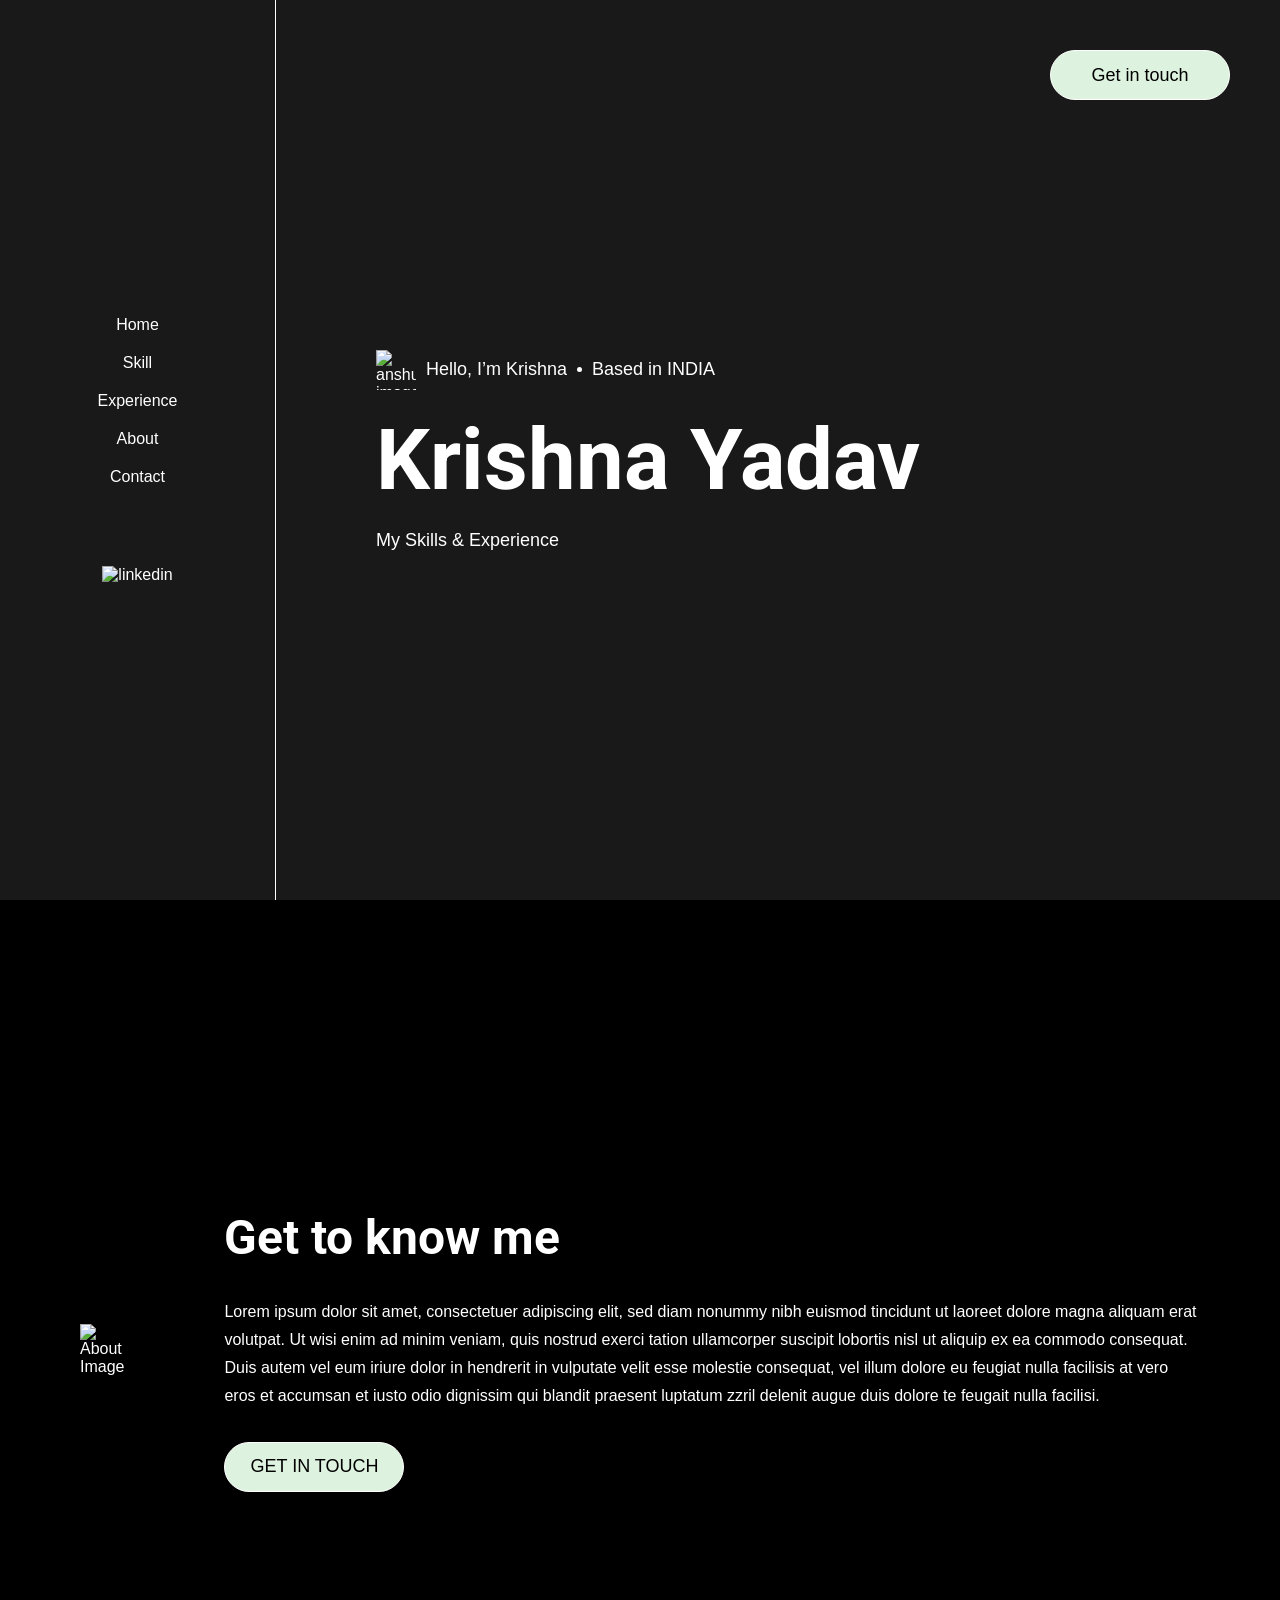
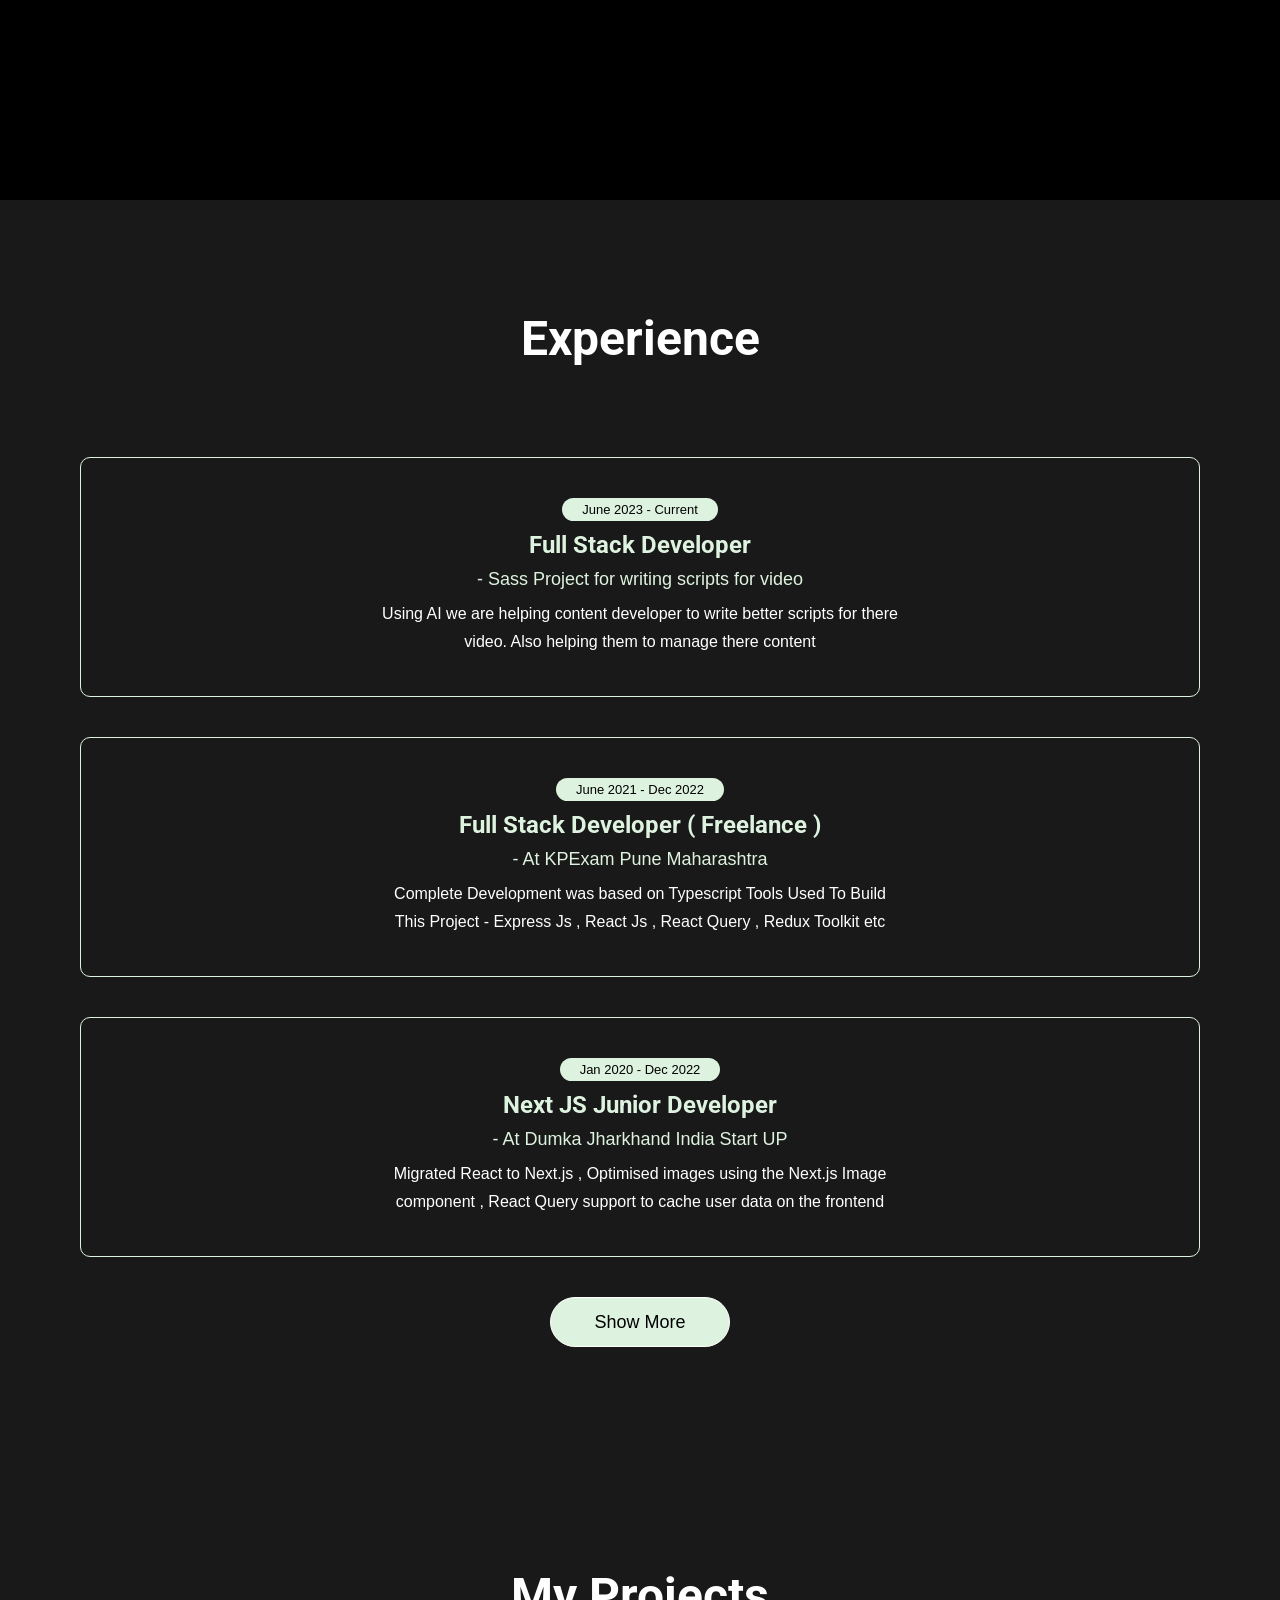
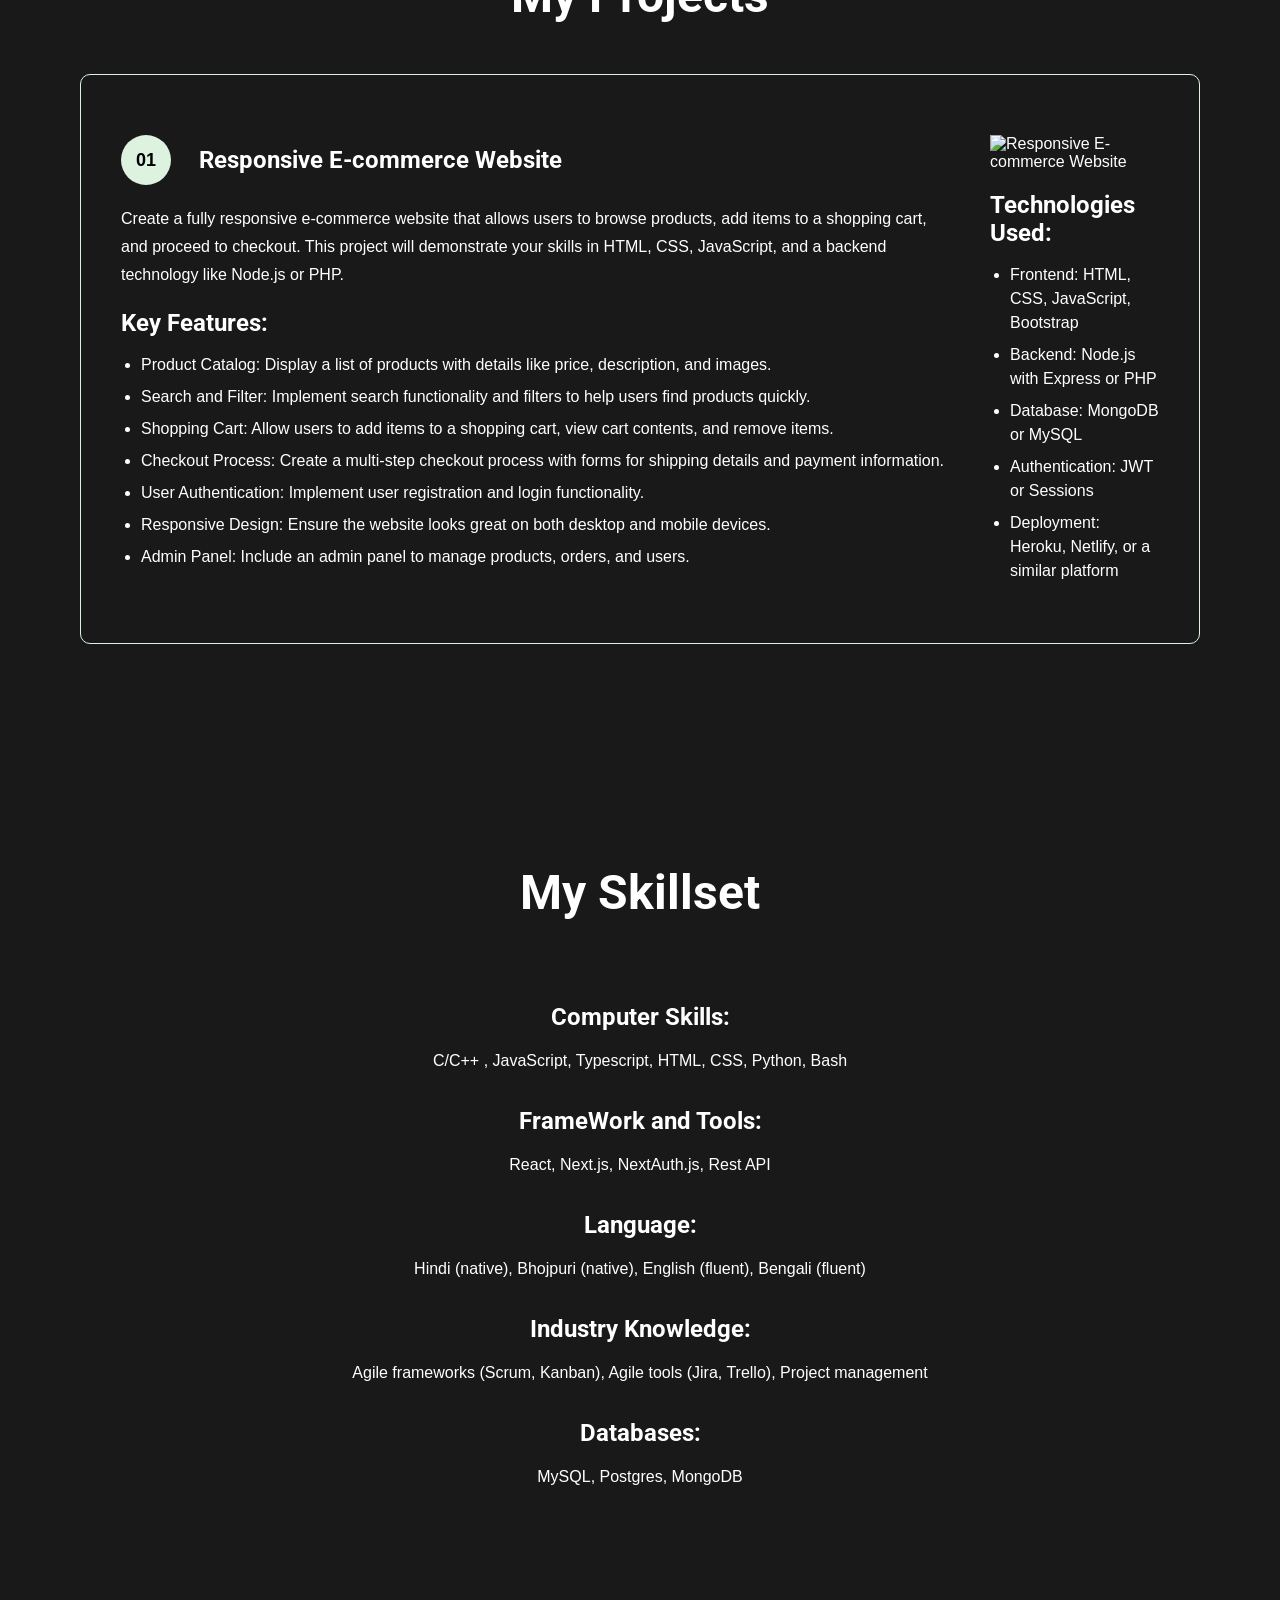
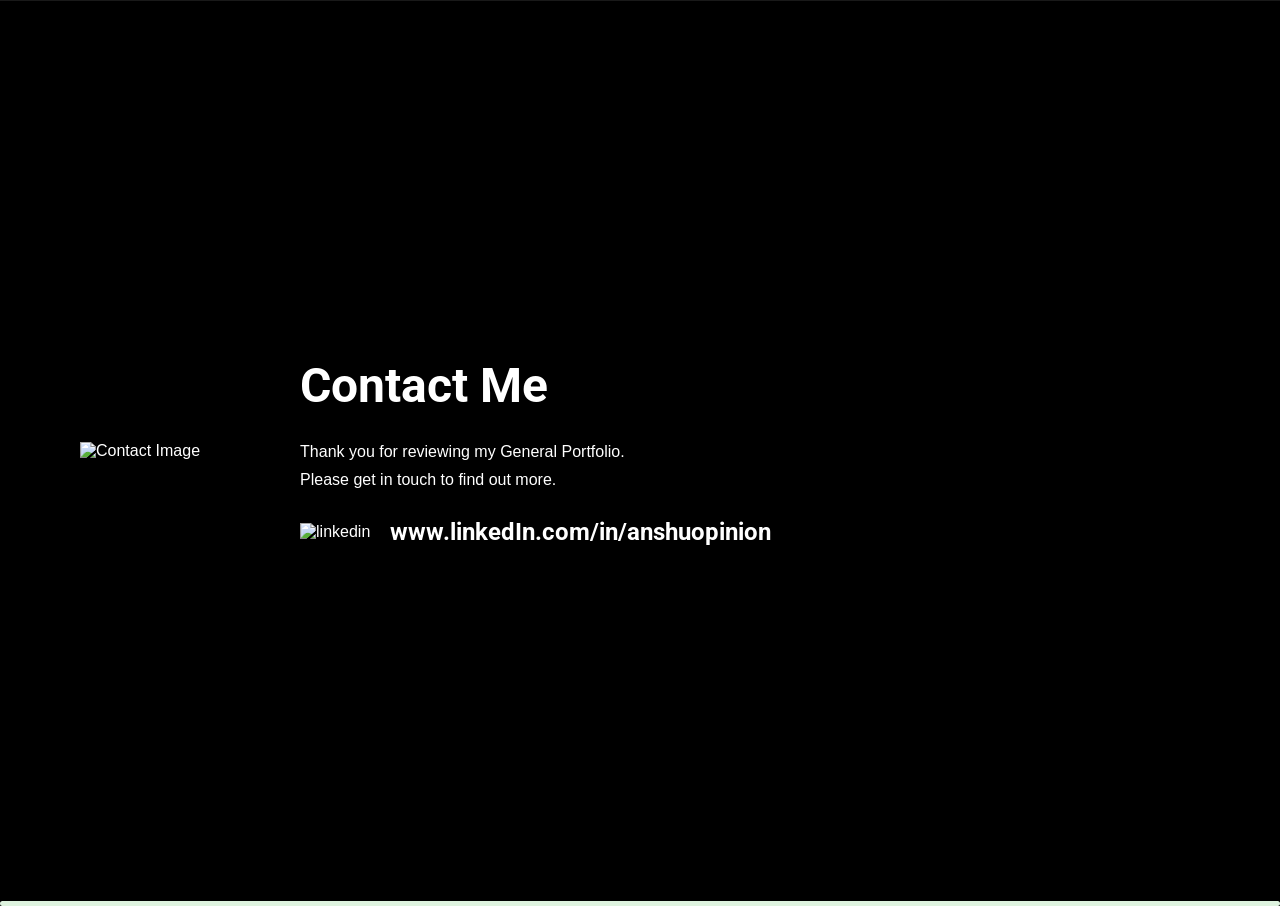
==== project9/index.html @ 93360c32 "done work" ====
<!DOCTYPE html>
<html lang="en">
  <head>
    <meta charset="UTF-8" />
    <meta name="viewport" content="width=device-width, initial-scale=1.0" />
    <title>Project 9 | Portfolio Website</title>
    <link rel="stylesheet" href="./style.css" />
  </head>
  <body>
    <!-- Hero Section -->

    <section class="hero_section">
      <nav>
        <ul>
          <li>
            <a href="#">Home</a>
          </li>
          <li>
            <a href="#">Skill</a>
          </li>
          <li>
            <a href="#">Experience</a>
          </li>
          <li>
            <a href="#">About</a>
          </li>
          <li>
            <a href="#">Contact</a>
          </li>
        </ul>
        <div class="linkedin">
          <img src="./images/linkedin_logo.png" alt="linkedin" />
        </div>
      </nav>
      <section class="header">
        <button>Get in touch</button>
        <div class="basic_details">
          <div class="avatar">
            <img src="./images/avatar.png" alt="anshu image" />
            <h4>Hello, I’m Krishna</h4>
            <div></div>
            <h4>Based in INDIA</h4>
          </div>
        </div>
        <h1>Krishna Yadav</h1>
        <h4>My Skills & Experience</h4>
      </section>

      <div class="top_bg">
        <img src="./images/top_bg.png" alt="background image" />
      </div>
    </section>

    <!-- About Section -->

    <section class="about_section">
      <div class="image_container">
        <img src="./images/about_img.png" alt="About Image" />
      </div>
      <div class="content">
        <h2>Get to know me</h2>
        <p>
          Lorem ipsum dolor sit amet, consectetuer adipiscing elit, sed diam
          nonummy nibh euismod tincidunt ut laoreet dolore magna aliquam erat
          volutpat. Ut wisi enim ad minim veniam, quis nostrud exerci tation
          ullamcorper suscipit lobortis nisl ut aliquip ex ea commodo consequat.
          Duis autem vel eum iriure dolor in hendrerit in vulputate velit esse
          molestie consequat, vel illum dolore eu feugiat nulla facilisis at
          vero eros et accumsan et iusto odio dignissim qui blandit praesent
          luptatum zzril delenit augue duis dolore te feugait nulla facilisi.
        </p>
        <button>GET IN TOUCH</button>
      </div>
    </section>

    <!-- Experience Section -->

    <section class="experience_section">
      <h2>Experience</h2>
      <div class="experience_card">
        <div class="tag">June 2023 - Current</div>
        <h3>Full Stack Developer</h3>
        <h4>- Sass Project for writing scripts for video</h4>
        <p>
          Using AI we are helping content developer to write better scripts for
          there video. Also helping them to manage there content
        </p>
      </div>
      <div class="experience_card">
        <div class="tag">June 2021 - Dec 2022</div>
        <h3>Full Stack Developer ( Freelance )</h3>
        <h4>- At KPExam Pune Maharashtra</h4>
        <p>
          Complete Development was based on Typescript Tools Used To Build This
          Project - Express Js , React Js , React Query , Redux Toolkit etc
        </p>
      </div>
      <div class="experience_card">
        <div class="tag">Jan 2020 - Dec 2022</div>
        <h3>Next JS Junior Developer</h3>
        <h4>- At Dumka Jharkhand India Start UP</h4>
        <p>
          Migrated React to Next.js , Optimised images using the Next.js Image
          component , React Query support to cache user data on the frontend
        </p>
      </div>
      <div class="btn">
        <button>Show More</button>
      </div>
    </section>

    <!-- Project Section -->

    <section class="project_section">
      <h2>My Projects</h2>
      <div class="project_card">
        <div class="left">
          <div class="project_overview">
            <div class="title">
              <div class="number">01</div>
              <h3>Responsive E-commerce Website</h3>
            </div>
            <p>
              Create a fully responsive e-commerce website that allows users to
              browse products, add items to a shopping cart, and proceed to
              checkout. This project will demonstrate your skills in HTML, CSS,
              JavaScript, and a backend technology like Node.js or PHP.
            </p>
          </div>
          <div class="key_feature">
            <h3>Key Features:</h3>
            <ul>
              <li>
                Product Catalog: Display a list of products with details like
                price, description, and images.
              </li>
              <li>
                Search and Filter: Implement search functionality and filters to
                help users find products quickly.
              </li>
              <li>
                Shopping Cart: Allow users to add items to a shopping cart, view
                cart contents, and remove items.
              </li>
              <li>
                Checkout Process: Create a multi-step checkout process with
                forms for shipping details and payment information.
              </li>
              <li>
                User Authentication: Implement user registration and login
                functionality.
              </li>
              <li>
                Responsive Design: Ensure the website looks great on both
                desktop and mobile devices.
              </li>
              <li>
                Admin Panel: Include an admin panel to manage products, orders,
                and users.
              </li>
            </ul>
          </div>
        </div>
        <div class="right">
          <div class="image_container">
            <img
              src="./images/project_img.png"
              alt="Responsive E-commerce Website"
            />
          </div>
          <div class="technology">
            <h3>Technologies Used:</h3>
            <ul>
              <li>Frontend: HTML, CSS, JavaScript, Bootstrap</li>
              <li>Backend: Node.js with Express or PHP</li>
              <li>Database: MongoDB or MySQL</li>
              <li>Authentication: JWT or Sessions</li>
              <li>Deployment: Heroku, Netlify, or a similar platform</li>
            </ul>
          </div>
        </div>
      </div>
    </section>

    <!-- My Skills -->

    <section class="skill_section">
      <h2>My Skillset</h2>

      <div class="skill">
        <h3>Computer Skills:</h3>
        <p>C/C++ , JavaScript, Typescript, HTML, CSS, Python, Bash</p>
      </div>
      <div class="skill">
        <h3>FrameWork and Tools:</h3>
        <p>React, Next.js, NextAuth.js, Rest API</p>
      </div>
      <div class="skill">
        <h3>Language:</h3>
        <p>
          Hindi (native), Bhojpuri (native), English (fluent), Bengali (fluent)
        </p>
      </div>
      <div class="skill">
        <h3>Industry Knowledge:</h3>
        <p>
          Agile frameworks (Scrum, Kanban), Agile tools (Jira, Trello), Project
          management
        </p>
      </div>
      <div class="skill">
        <h3>Databases:</h3>
        <p>MySQL, Postgres, MongoDB</p>
      </div>
    </section>

    <!-- Contact Section -->
    <section class="contact_section">
      <div class="image_container">
        <img src="./images/contact_img.png" alt="Contact Image" />
      </div>
      <div class="content">
        <h2>Contact Me</h2>
        <p>
          Thank you for reviewing my General Portfolio. Please get in touch to
          find out more.
        </p>

        <div class="linkedin_container">
          <div class="linkedin">
            <img src="./images/linkedin_logo.png" alt="linkedin" />
          </div>
          <h3>www.linkedIn.com/in/anshuopinion</h3>
        </div>
      </div>
    </section>

    <!-- BAR -->
    <div class="bar"></div>
  </body>
</html>
---- project9/style.css ----
@import url("https://fonts.googleapis.com/css2?family=Roboto:ital,wght@0,100;0,300;0,400;0,500;0,700;0,900;1,100;1,300;1,400;1,500;1,700;1,900&display=swap");
@font-face {
  font-family: HelveticaNeue;
  src: url("./fonts/helvetica/HelveticaNeueMedium.otf");
  font-weight: 500;
}
@font-face {
  font-family: HelveticaNeue;
  src: url("./fonts/helvetica/HelveticaNeueRoman.otf");
  font-weight: 400;
}
@font-face {
  font-family: HelveticaNeue;
  src: url("./fonts/helvetica/Bold.otf");
  font-weight: 700;
}

:root {
  --bg-primary: #000;
  --bg-secondary: #191919;
  --green: #def3df;
  --light: #fff;
  --primaryFont: HelveticaNeue, sans-serif;
  --secondaryFont: Roboto, sans-serif;
}

* {
  margin: 0;
  padding: 0;
  box-sizing: border-box;
}

h1 {
  font-size: 85px;
  font-family: var(--secondaryFont);
}

h2 {
  font-family: var(--secondaryFont);
  font-size: 48px;
}

h3 {
  font-family: var(--secondaryFont);
  font-size: 24px;
}

h4 {
  font-size: 18px;
  font-weight: 400;
}

p {
  font-size: 16px;
  line-height: 28px;
}

html,
body {
  background: var(--bg-primary);
  color: var(--light);
  font-family: var(--primaryFont);
}

button {
  border: 1px solid var(--light);
  border-radius: 100px;
  width: 180px;
  height: 50px;
  background: var(--green);
  color: var(--bg-primary);
  font-size: 18px;
  cursor: pointer;
  transition: all 0.3s ease;
  &:hover {
    background: var(--light);
    color: var(--bg-primary);
  }
}

/* Hero Section */
.hero_section {
  position: relative;
  background-color: var(--bg-secondary);
  height: 100vh;
  display: flex;
  overflow: hidden;

  nav {
    min-width: 276px;
    display: flex;
    border-right: 1px solid var(--light);

    justify-content: center;
    align-items: center;
    flex-direction: column;
    gap: 80px;
    ul {
      display: flex;
      justify-content: center;
      align-items: center;
      flex-direction: column;
      gap: 20px;

      li {
        list-style-type: none;

        a {
          text-decoration: none;
          color: white;
          &:hover {
            color: var(--green);
            text-decoration: underline;
          }
        }
      }
    }

    .linkedin {
      img {
        height: 50px;
        width: 50px;
      }
    }
  }

  .header {
    margin-left: 100px;
    display: flex;
    flex-direction: column;
    justify-content: center;

    gap: 20px;
    width: 100%;
    position: relative;
    button {
      position: absolute;
      right: 50px;
      top: 50px;
    }

    .basic_details {
      .avatar {
        align-items: center;
        display: flex;
        gap: 10px;

        div {
          background: var(--light);
          height: 5px;
          width: 5px;
          border-radius: 50%;
        }

        img {
          width: 40px;
          height: 40px;
        }
      }
    }
  }

  .top_bg {
    position: absolute;
    top: -120px;
    right: -60%;
  }
}

/* About Section */

.about_section {
  height: 100vh;
  display: flex;
  align-items: center;
  padding: 80px;
  gap: 100px;
  .image_container {
    img {
      height: 80vh;
    }
  }
  .content {
    display: flex;
    flex-direction: column;
    gap: 32px;
  }
}

/* Experience Section */

.experience_section {
  background-color: var(--bg-secondary);
  padding: 120px 0px;
  display: flex;
  flex-direction: column;
  padding: 110px 80px;
  gap: 40px;
  h2 {
    margin-bottom: 50px;
    text-align: center;
  }

  .btn {
    display: flex;
    justify-content: center;
  }

  .experience_card {
    padding: 40px;
    border: 1px solid var(--green);
    border-radius: 10px;
    display: flex;
    gap: 10px;
    flex-direction: column;
    align-items: center;
    text-align: center;

    .tag {
      background-color: var(--green);
      color: var(--bg-primary);
      padding: 5px 20px;
      border-radius: 9999px;
      font-size: 13px;
      line-height: 1;
    }

    h3 {
      color: var(--green);
    }

    h4 {
      color: var(--green);
    }
    p {
      max-width: 50%;
    }
  }
}

/* Project Section */

.project_section {
  background-color: var(--bg-secondary);
  h2 {
    margin-bottom: 50px;
    text-align: center;
  }
  padding: 110px 80px;
  .project_card {
    padding: 60px 40px;
    border: 1px solid var(--green);
    border-radius: 10px;
    display: flex;
    gap: 40px;

    .left {
      .project_overview {
        .title {
          align-items: center;
          display: flex;
          gap: 28px;
          .number {
            background-color: var(--green);
            color: var(--bg-primary);
            width: 50px;
            height: 50px;
            justify-content: center;
            align-items: center;
            display: flex;
            border-radius: 9999px;
            font-size: 18px;
            font-weight: bold;
          }
        }
        p {
          margin-top: 20px;
        }
        margin-bottom: 20px;
      }

      .key_feature {
        h3 {
          margin-bottom: 16px;
        }
        ul {
          padding-left: 20px;
          li {
            margin-top: 8px;
            line-height: 24px;
          }
        }
      }
    }
    .right {
      .image_container {
      }

      .technology {
        margin-top: 20px;
        h3 {
          margin-bottom: 16px;
        }
        ul {
          padding-left: 20px;
          li {
            margin-top: 8px;
            line-height: 24px;
          }
        }
      }
    }
  }
}

/* My Skills Section */

.skill_section {
  background-color: var(--bg-secondary);
  padding: 110px 80px;
  gap: 32px;
  display: flex;
  flex-direction: column;
  text-align: center;
  h2 {
    margin-bottom: 50px;
    text-align: center;
  }

  .skill {
    display: flex;
    flex-direction: column;
    gap: 16px;
  }
}

/* Contact Section  */

.contact_section {
  height: 100vh;
  display: flex;
  align-items: center;
  padding: 80px;
  gap: 100px;
  .image_container {
    img {
      height: 80vh;
    }
  }
  .content {
    display: flex;
    flex-direction: column;
    gap: 24px;

    p {
      max-width: 60%;
    }
    .linkedin_container {
      display: flex;
      gap: 20px;
      align-items: center;

      .linkedin {
        img {
          height: 50px;
          width: 50px;
        }
      }
    }
  }
}

.bar {
  background: var(--green);
  border-radius: 999px;
  height: 5px;
}
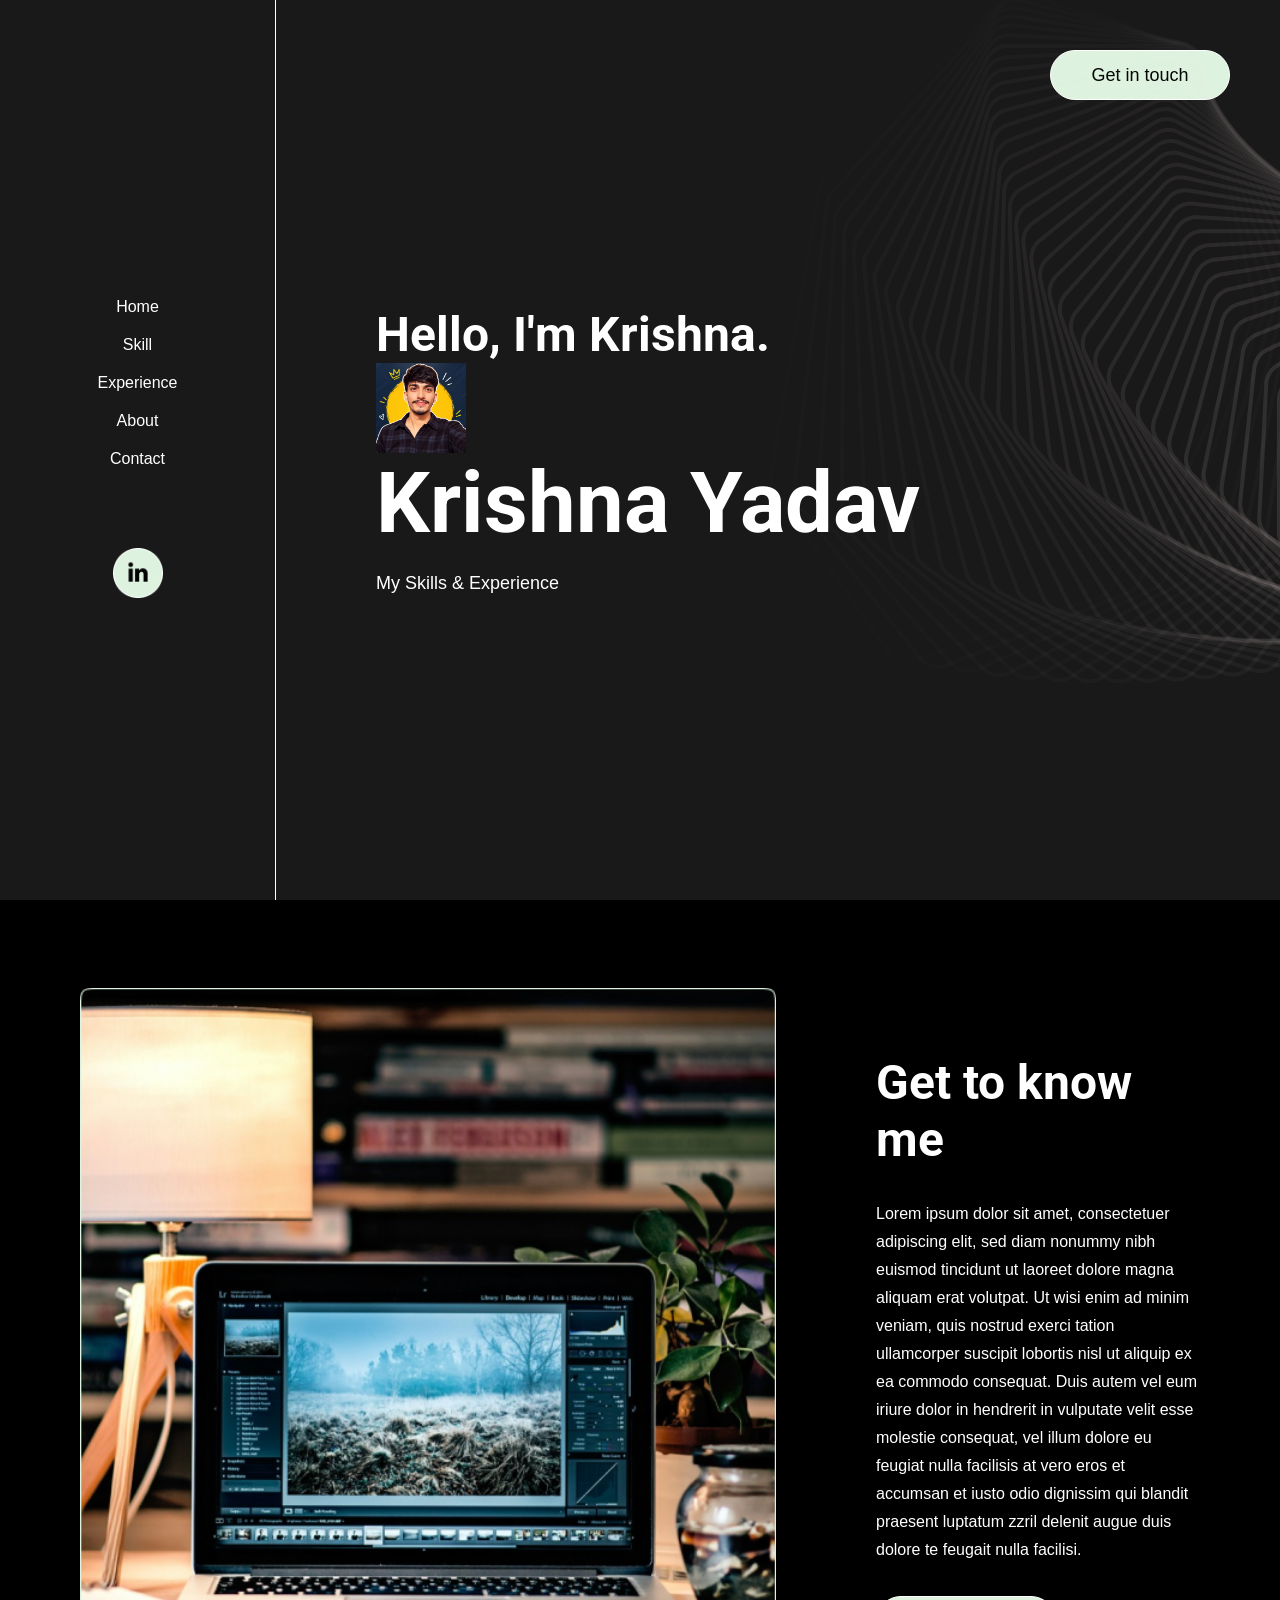
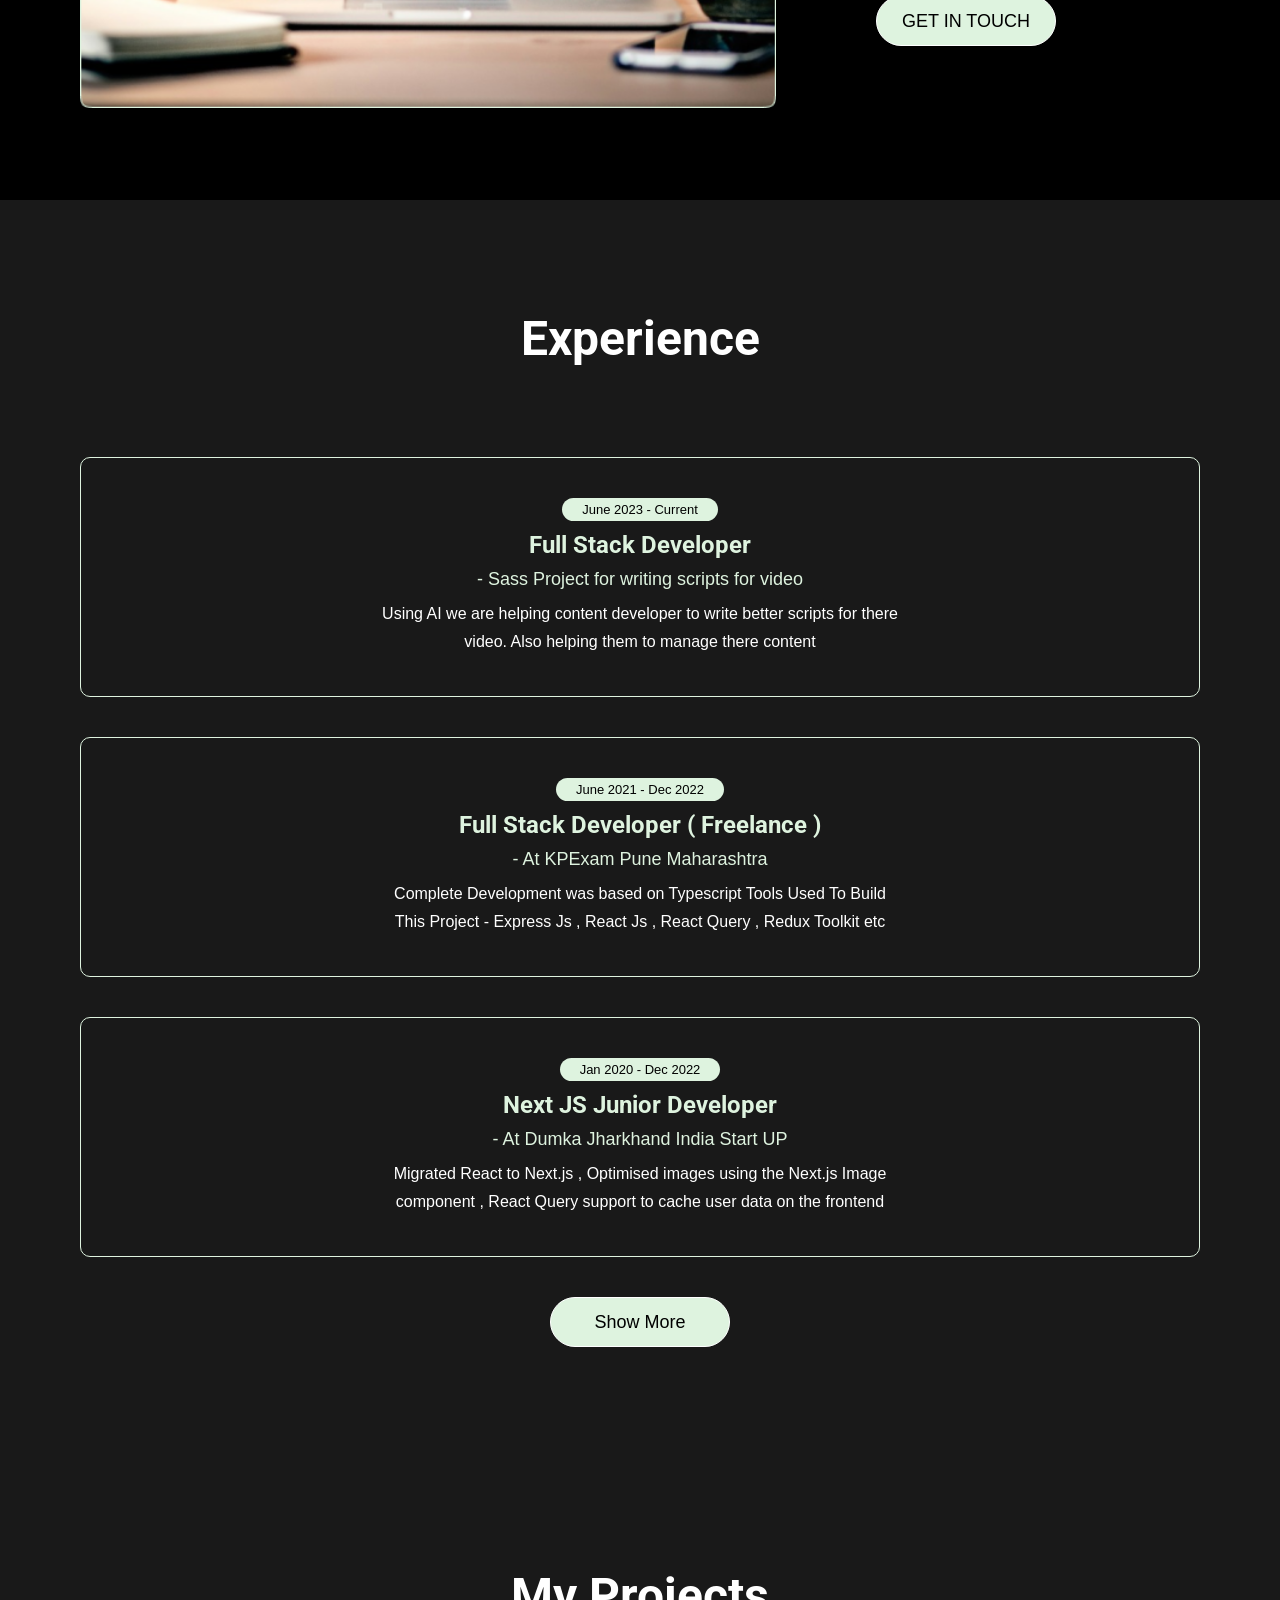
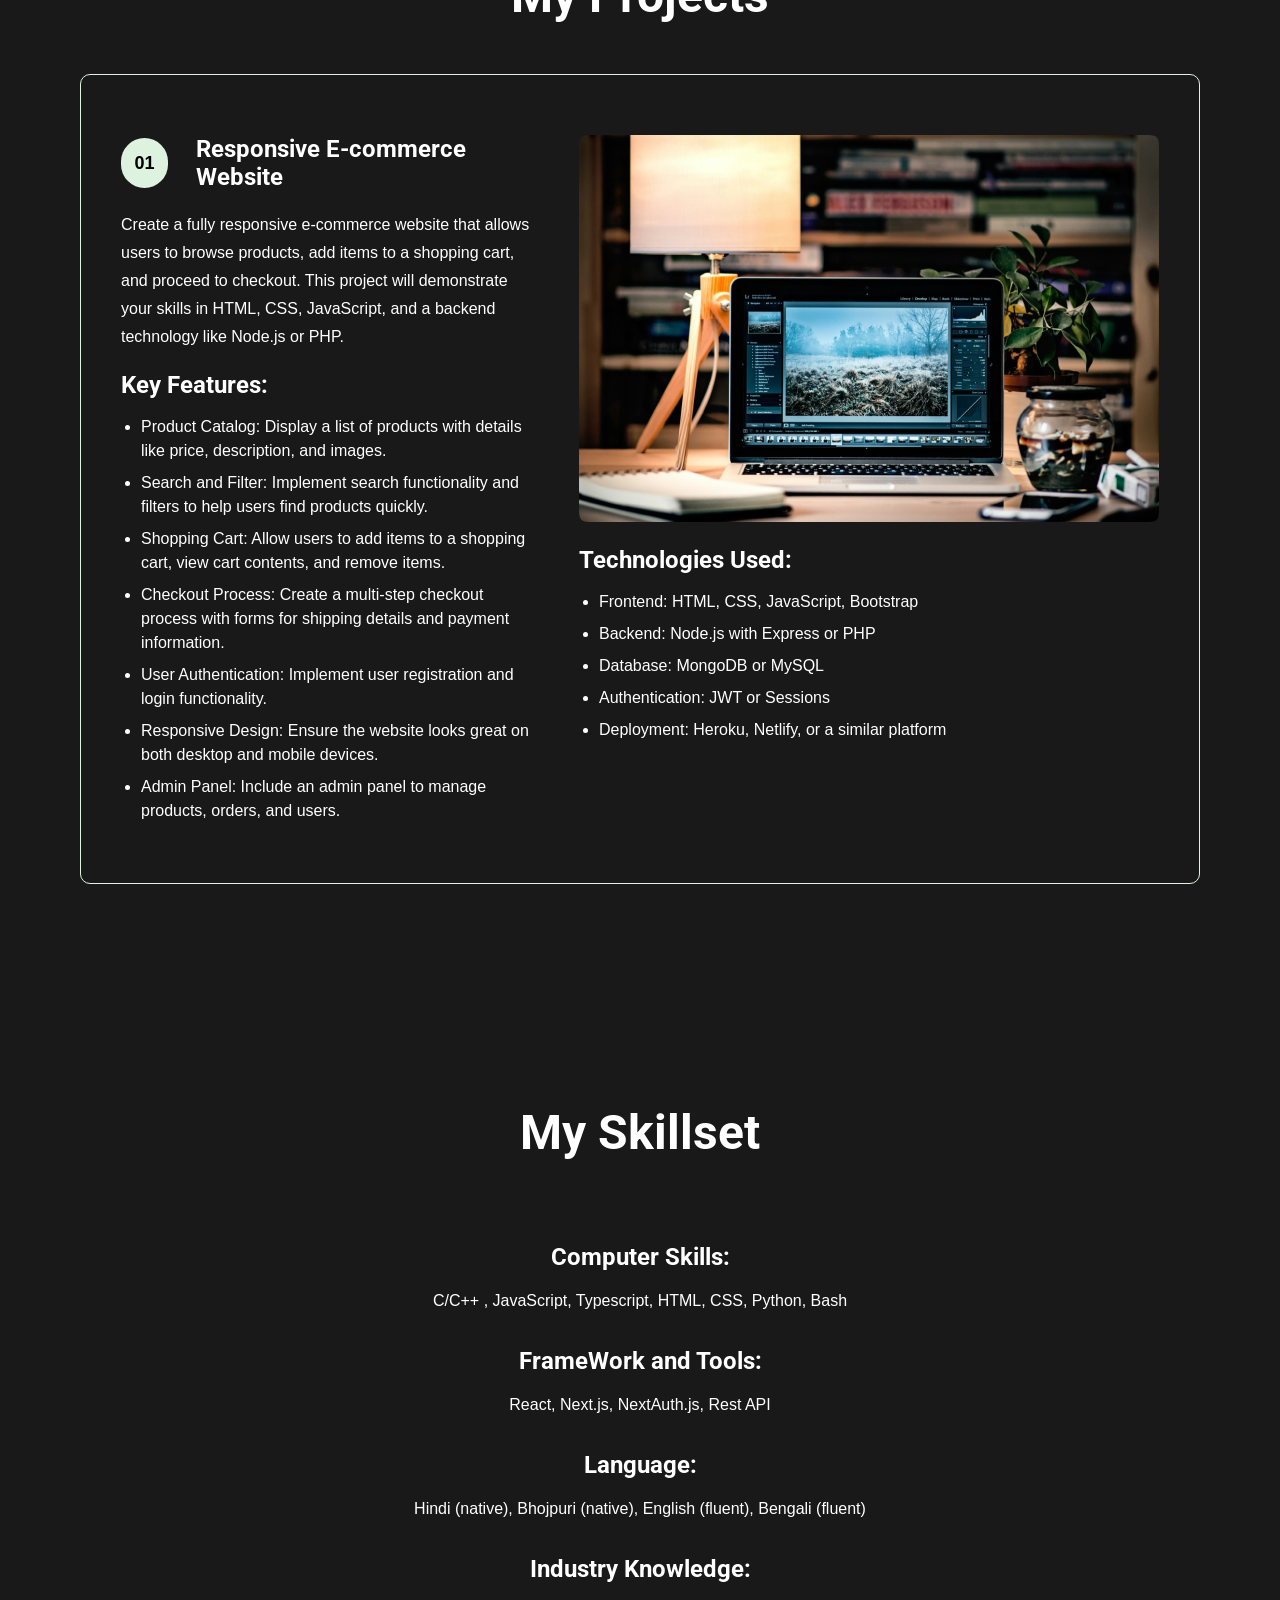
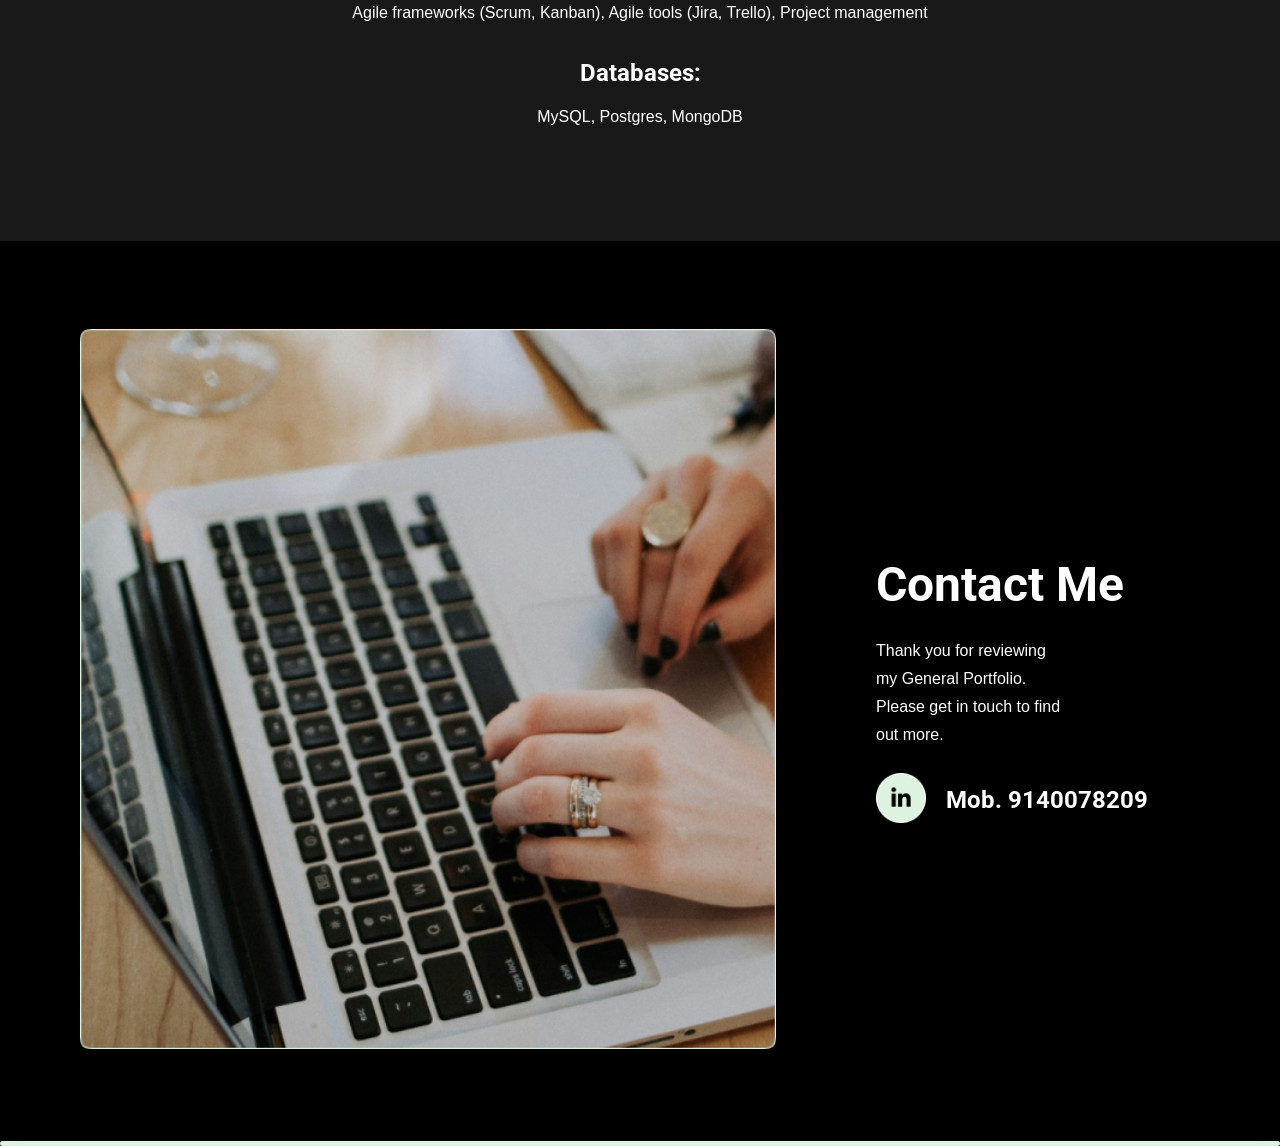
==== commit c824bb6c: "today's work!" ====
--- a/project9/index.html
+++ b/project9/index.html
@@ -29,17 +29,16 @@
           </li>
         </ul>
         <div class="linkedin">
-          <img src="./images/linkedin_logo.png" alt="linkedin" />
+          <img src="./img/linkedin_logo.png" alt="linkedin" />
         </div>
       </nav>
       <section class="header">
         <button>Get in touch</button>
         <div class="basic_details">
+            <h2>Hello, I'm Krishna. </h2>
           <div class="avatar">
-            <img src="./images/avatar.png" alt="anshu image" />
-            <h4>Hello, I’m Krishna</h4>
-            <div></div>
-            <h4>Based in INDIA</h4>
+            <img src="img/avtar.png.png" alt="Krishna image" />
+            <br>
           </div>
         </div>
         <h1>Krishna Yadav</h1>
@@ -47,7 +46,7 @@
       </section>
 
       <div class="top_bg">
-        <img src="./images/top_bg.png" alt="background image" />
+        <img src="img/top_bg.png" alt="background image" />
       </div>
     </section>
 
@@ -55,7 +54,7 @@
 
     <section class="about_section">
       <div class="image_container">
-        <img src="./images/about_img.png" alt="About Image" />
+        <img src="img/about_img.png" alt="About Image" />
       </div>
       <div class="content">
         <h2>Get to know me</h2>
@@ -164,7 +163,7 @@
         <div class="right">
           <div class="image_container">
             <img
-              src="./images/project_img.png"
+              src="img/project_img.png"
               alt="Responsive E-commerce Website"
             />
           </div>
@@ -217,7 +216,7 @@
     <!-- Contact Section -->
     <section class="contact_section">
       <div class="image_container">
-        <img src="./images/contact_img.png" alt="Contact Image" />
+        <img src="./img/contact_img.png" alt="Contact Image" />
       </div>
       <div class="content">
         <h2>Contact Me</h2>
@@ -228,9 +227,9 @@
 
         <div class="linkedin_container">
           <div class="linkedin">
-            <img src="./images/linkedin_logo.png" alt="linkedin" />
-          </div>
-          <h3>www.linkedIn.com/in/anshuopinion</h3>
+            <img src="./img/linkedin_logo.png" alt="linkedin" />
+          </div>
+          <h3>Mob. 9140078209</h3>
         </div>
       </div>
     </section>
--- a/project9/style.css
+++ b/project9/style.css
@@ -141,9 +141,11 @@
 
     .basic_details {
       .avatar {
-        align-items: center;
-        display: flex;
-        gap: 10px;
+        align-items: right;
+        display: relative;
+        gap: 50px;
+        width: 70px;
+        height: 70px;
 
         div {
           background: var(--light);
@@ -153,8 +155,8 @@
         }
 
         img {
-          width: 40px;
-          height: 40px;
+          width: 90px;
+          height: 90px;
         }
       }
     }
